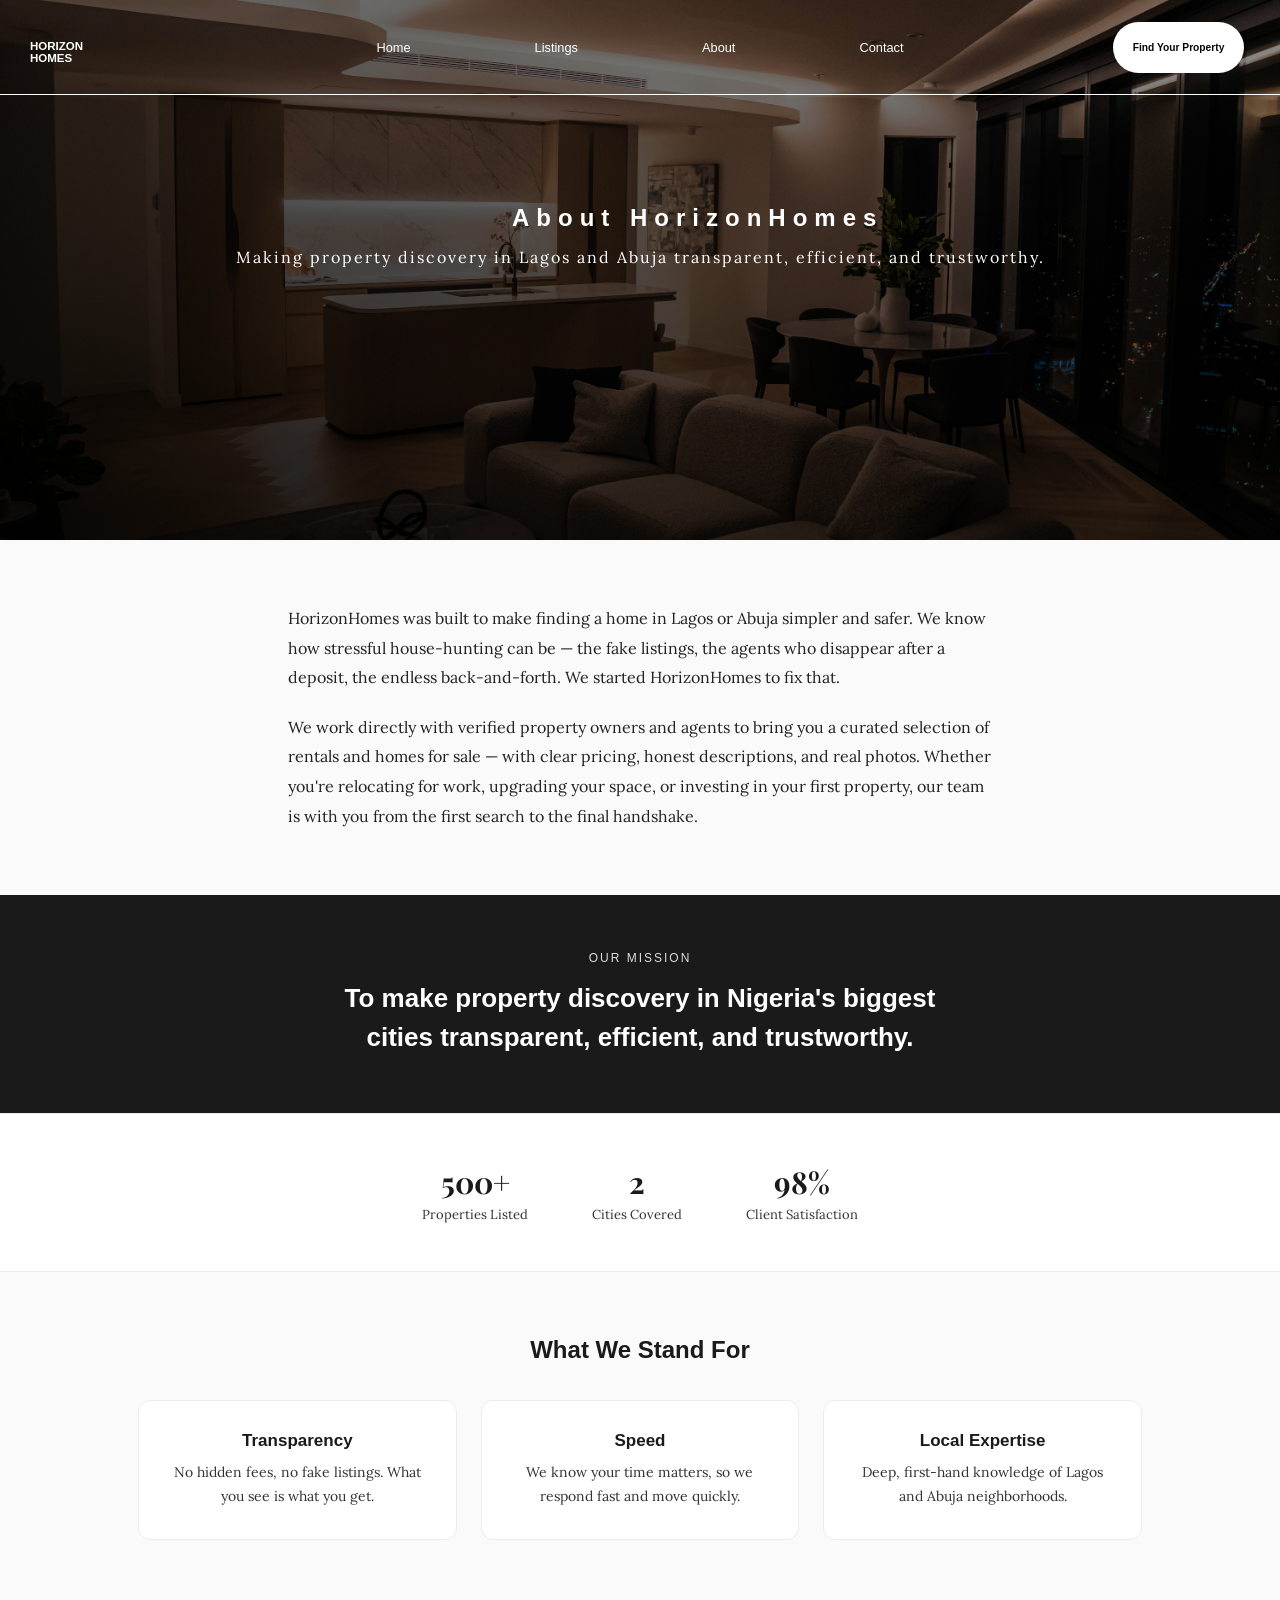
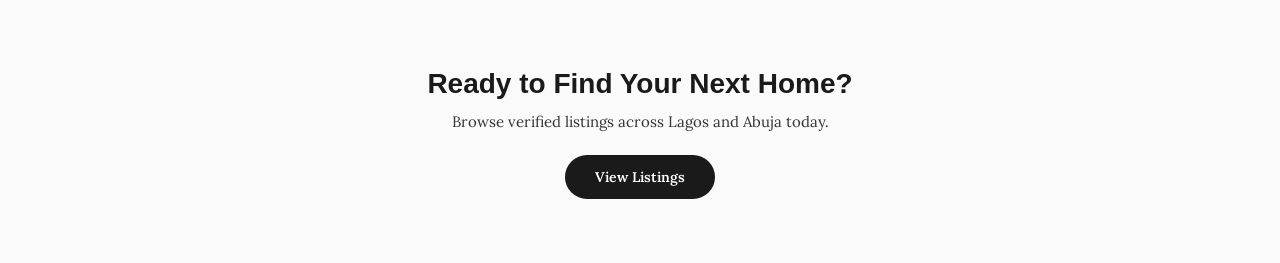
==== about.html @ be81e922 "Rename About.html to about.html" ====
<!DOCTYPE html>
<html lang="en">
<head>
<meta charset="UTF-8">
<meta name="viewport" content="width=device-width, initial-scale=1.0">
<title>HorizonHomes — About</title>
<!-- <link rel="preconnect" href="https://fonts.googleapis.com">
<link rel="preconnect" href="https://fonts.gstatic.com" crossorigin> -->
<link rel="stylesheet" href="./css/about.css">
<link href="https://fonts.googleapis.com/css2?family=Playfair+Display:wght@600;700&family=Lora:wght@400;500;600&display=swap" rel="stylesheet">

  
  



</head>
<body>

  <!-- NAVBAR -->

    <span>
   <i class="totop" id="totop">top</i>
</span>

    <section class="hero">
        <nav class="navbar">
            <h4 class="logo">HORIZON <br>
                HOMES
            </h4>
            <ul class="nav-links">
                <li><a href="./homepage.html">Home</a></li>
                <li><a href="./listing.html">Listings</a></li>
                <li><a href="./About.html">About</a></li>
                <li><a href="./contact.html">Contact</a></li>
            </ul>
            <button class="cta1">
                <h4>Find Your Property</h4>
            </button>
        </nav>

        <div class="hero-header">
            <h1 class="hero-txt">
               About HorizonHomes
            </h1>
            <p>Making property discovery in Lagos and Abuja transparent, efficient, and trustworthy.</p>
          </div>
    </section>

  <!-- STORY -->
  <section class="story-section">
    <p>HorizonHomes was built to make finding a home in Lagos or Abuja simpler and safer. We know how stressful house-hunting can be — the fake listings, the agents who disappear after a deposit, the endless back-and-forth. We started HorizonHomes to fix that.</p>
    <p>We work directly with verified property owners and agents to bring you a curated selection of rentals and homes for sale — with clear pricing, honest descriptions, and real photos. Whether you're relocating for work, upgrading your space, or investing in your first property, our team is with you from the first search to the final handshake.</p>
  </section>

  <!-- MISSION -->
  <section class="mission-band">
    <span>Our Mission</span>
    <h2>To make property discovery in Nigeria's biggest cities transparent, efficient, and trustworthy.</h2>
  </section>

  <!-- STATS -->
  <div class="stats-bar">
    <div class="stat">
      <div class="number">500+</div>
      <div class="label">Properties Listed</div>
    </div>
    <div class="stat">
      <div class="number">2</div>
      <div class="label">Cities Covered</div>
    </div>
    <div class="stat">
      <div class="number">98%</div>
      <div class="label">Client Satisfaction</div>
    </div>
  </div>

  <!-- VALUES -->
  <section class="values-section">
    <h3>What We Stand For</h3>
    <div class="values-grid">

      <div class="value-card">
        <h4>Transparency</h4>
        <p>No hidden fees, no fake listings. What you see is what you get.</p>
      </div>

      <div class="value-card">
        <h4>Speed</h4>
        <p>We know your time matters, so we respond fast and move quickly.</p>
      </div>

      <div class="value-card">
        <h4>Local Expertise</h4>
        <p>Deep, first-hand knowledge of Lagos and Abuja neighborhoods.</p>
      </div>

    </div>
  </section>

  <!-- CTA -->
  <section class="about-cta">
    <h2>Ready to Find Your Next Home?</h2>
    <p>Browse verified listings across Lagos and Abuja today.</p>
    <button class="cta-btn">View Listings</button>
  </section>

</body>
</html>
---- css/about.css ----
* {
    box-sizing: border-box;
    margin: 0;
    padding: 0;
    font-family: 'Lora', serif;
  }

  body {
    background: #fafafa;

  }

  h1, h2, h3, h4 {
    font-family: 'Gill Sans', 'Gill Sans MT', Calibri, 'Trebuchet MS', sans-serif;
  }



.hero {
    background-image: linear-gradient(200deg, rgba(0, 0, 0, 0.3), rgba(0, 0, 0, 0.9)), url("../img/christian-DS9Xc7AWmwQ-unsplash.jpg");
    background-repeat: no-repeat;
    background-size: cover;
    background-position: center;
    height: 60vh;
}

.hero-txt {
    color: white;
    align-items: center;
    padding-top: 8.5%;
    padding-left: 40%;
    letter-spacing: 7px;
    font-size: 500;
}

.hero-header p {
    color: white;
    text-align: center;
    letter-spacing: 2px;
    margin-top: 15px;
}





.navbar {
    display: flex;
    justify-content: space-around;
    align-items: center;
    padding: 35px;
    position: sticky;
    top: 0;

}

.navbar::after {
    content: " ";
    position: absolute;
    bottom: 0;
    background-color: white;
    width: 100%;
    height: 1px;
}

.logo {
    color: white;
    position: absolute;
    left: 0;
    top: 0;
    padding-top: 40px;
    padding-left: 30px;
    font-size: 0.9vw;
    font-family: 'Gill Sans', 'Gill Sans MT', Calibri, 'Trebuchet MS', sans-serif;
}



/* 1. Move horizontal padding to the LI container */
.navbar ul li {
    list-style: none;
    display: inline-block;
    text-decoration: none;
    color: white;
    padding: 0 30px; /* Add your left/right spacing here instead */
}

/* 2. Keep the A tag tight around the text */
.navbar ul li a {
    font-size: 0.9vw;
    font-family: 'Gill Sans', 'Gill Sans MT', Calibri, 'Trebuchet MS', sans-serif;
    font-style: normal;
    align-items: center;
    align-content: center;
    font-size: 1vw;
    list-style: none;
    text-decoration: none;
    color: white;
    padding-left: 40px;
    position: relative;
    display: inline-block;
    padding: 5px 30px; /* ONLY vertical padding here, ZERO horizontal padding */
    text-decoration: none;
}

/* 3. The line will now center perfectly */
.navbar ul li a::after {
    content: '';
    position: absolute;
    height: 2px;
    background-color: white;
    width: 0;

    /* Critical positioning properties */
    bottom: 0;
    left: 50%;
    transform: translateX(-50%);

    transition: width 0.4s ease;
}

.navbar ul li a:hover::after {
    width: 60%;
}

.cta1 {
    position: absolute;
    right: 2%;
    padding: 20px;
    border-radius: 30px;
    color: rgb(7, 7, 7);
    background-color: white;
    border: none;
    font-size: 0.8vw;
    font-family: 'Gill Sans', 'Gill Sans MT', Calibri, 'Trebuchet MS', sans-serif;
    margin: 10px;
}

.cta1:hover{
 cursor: pointer;
}

.cta1 h4 {
    font-style: normal;
}

/* ENDS HERE */


/* STORY SECTION */
  .story-section {
    max-width: 800px;
    margin: 0 auto;
    padding: 64px 48px;
    font-family: 'Gill Sans', 'Gill Sans MT', Calibri, 'Trebuchet MS', sans-serif;
  }

  .story-section p {
    font-size: 16px;
    line-height: 1.85;
    color: #222;
    margin-bottom: 20px;
  }

  .story-section p:last-child {
    margin-bottom: 0;
  }

  /* MISSION BAND */
  .mission-band {
    background: #1a1a1a;
    color: #fff;
    text-align: center;
    padding: 56px 24px;
    position: relative;
    font-family: 'Gill Sans', 'Gill Sans MT', Calibri, 'Trebuchet MS', sans-serif;
  }

  .mission-band span {
    display: block;
    font-family: 'Gill Sans', 'Gill Sans MT', Calibri, 'Trebuchet MS', sans-serif;
    font-size: 12px;
    letter-spacing: 2px;
    text-transform: uppercase;
    opacity: 0.85;
    margin-bottom: 14px;
  }

  .mission-band h2 {
    font-size: 26px;
    font-weight: 600;
    max-width: 640px;
    margin: 0 auto;
    line-height: 1.5;
  }

  /* STATS BAR */
  .stats-bar {
    display: flex;
    justify-content: center;
    gap: 64px;
    padding: 48px 24px;
    background: #fff;
    border-top: 1px solid #ececec;
    border-bottom: 1px solid #ececec;
    font-family: 'Gill Sans', 'Gill Sans MT', Calibri, 'Trebuchet MS', sans-serif;
  }

  .stat {
    text-align: center;
  }

  .stat .number {
    font-family: 'Playfair Display', serif;
    font-size: 30px;
    font-weight: 700;
    color: #1a1a1a;
  }

  .stat .label {
    font-size: 13px;
    color: #333;
    margin-top: 4px;
  }

  /* VALUES GRID */
  .values-section {
    max-width: 1100px;
    margin: 0 auto;
    padding: 64px 48px;
    font-family: 'Gill Sans', 'Gill Sans MT', Calibri, 'Trebuchet MS', sans-serif;
  }

  .values-section h3 {
    font-size: 24px;
    font-weight: 600;
    margin-bottom: 36px;
    color: #1a1a1a;
    text-align: center;
  }

  .values-grid {
    display: grid;
    grid-template-columns: repeat(3, 1fr);
    gap: 24px;
  }

  .value-card {
    background: #fff;
    border: 1px solid #ececec;
    border-radius: 12px;
    padding: 30px 24px;
    text-align: center;
  }

  .value-card h4 {
    font-size: 17px;
    font-weight: 600;
    margin-bottom: 10px;
    color: #1a1a1a;
  }

  .value-card p {
    font-size: 14px;
    line-height: 1.7;
    color: #333;
  }

  /* BOTTOM CTA */
  .about-cta {
    text-align: center;
    padding: 64px 24px;
    font-family: 'Gill Sans', 'Gill Sans MT', Calibri, 'Trebuchet MS', sans-serif;
  }

  .about-cta h2 {
    font-size: 28px;
    margin-bottom: 12px;
    color: #1a1a1a;
  }

  .about-cta p {
    font-size: 15px;
    color: #333;
    margin-bottom: 24px;
  }

  .cta-btn {
    background: #1a1a1a;
    color: #fff;
    border: none;
    padding: 13px 30px;
    border-radius: 30px;
    font-family: 'Lora', serif;
    font-weight: 600;
    font-size: 14px;
    cursor: pointer;
  }

  /* MOBILE */
  @media (max-width: 768px) {
    .navbar {
      padding: 16px 20px;
    }
    .nav-links {
      display: none;
    }
    .hero-overlay h1 {
      font-size: 30px;
    }
    .story-section,
    .values-section {
      padding: 40px 20px;
    }
    .values-grid {
      grid-template-columns: 1fr;
    }
    .stats-bar {
      flex-wrap: wrap;
      gap: 32px;
    }
  }




/* totop */
.totop{
            background-color: rgb(8, 8, 8);
            color: rgb(250, 249, 249);
            border-radius: 50% 50% 0% 0%;
            padding: 20px;
            position: fixed;
            bottom: 0%;
            right: 0%;
            cursor: pointer;
            opacity: 0;
            scroll-behavior: smooth;
            transition: 0.5s;
        }
        .totop.active{
            opacity: 1;
        }

/* ENDS HERE */
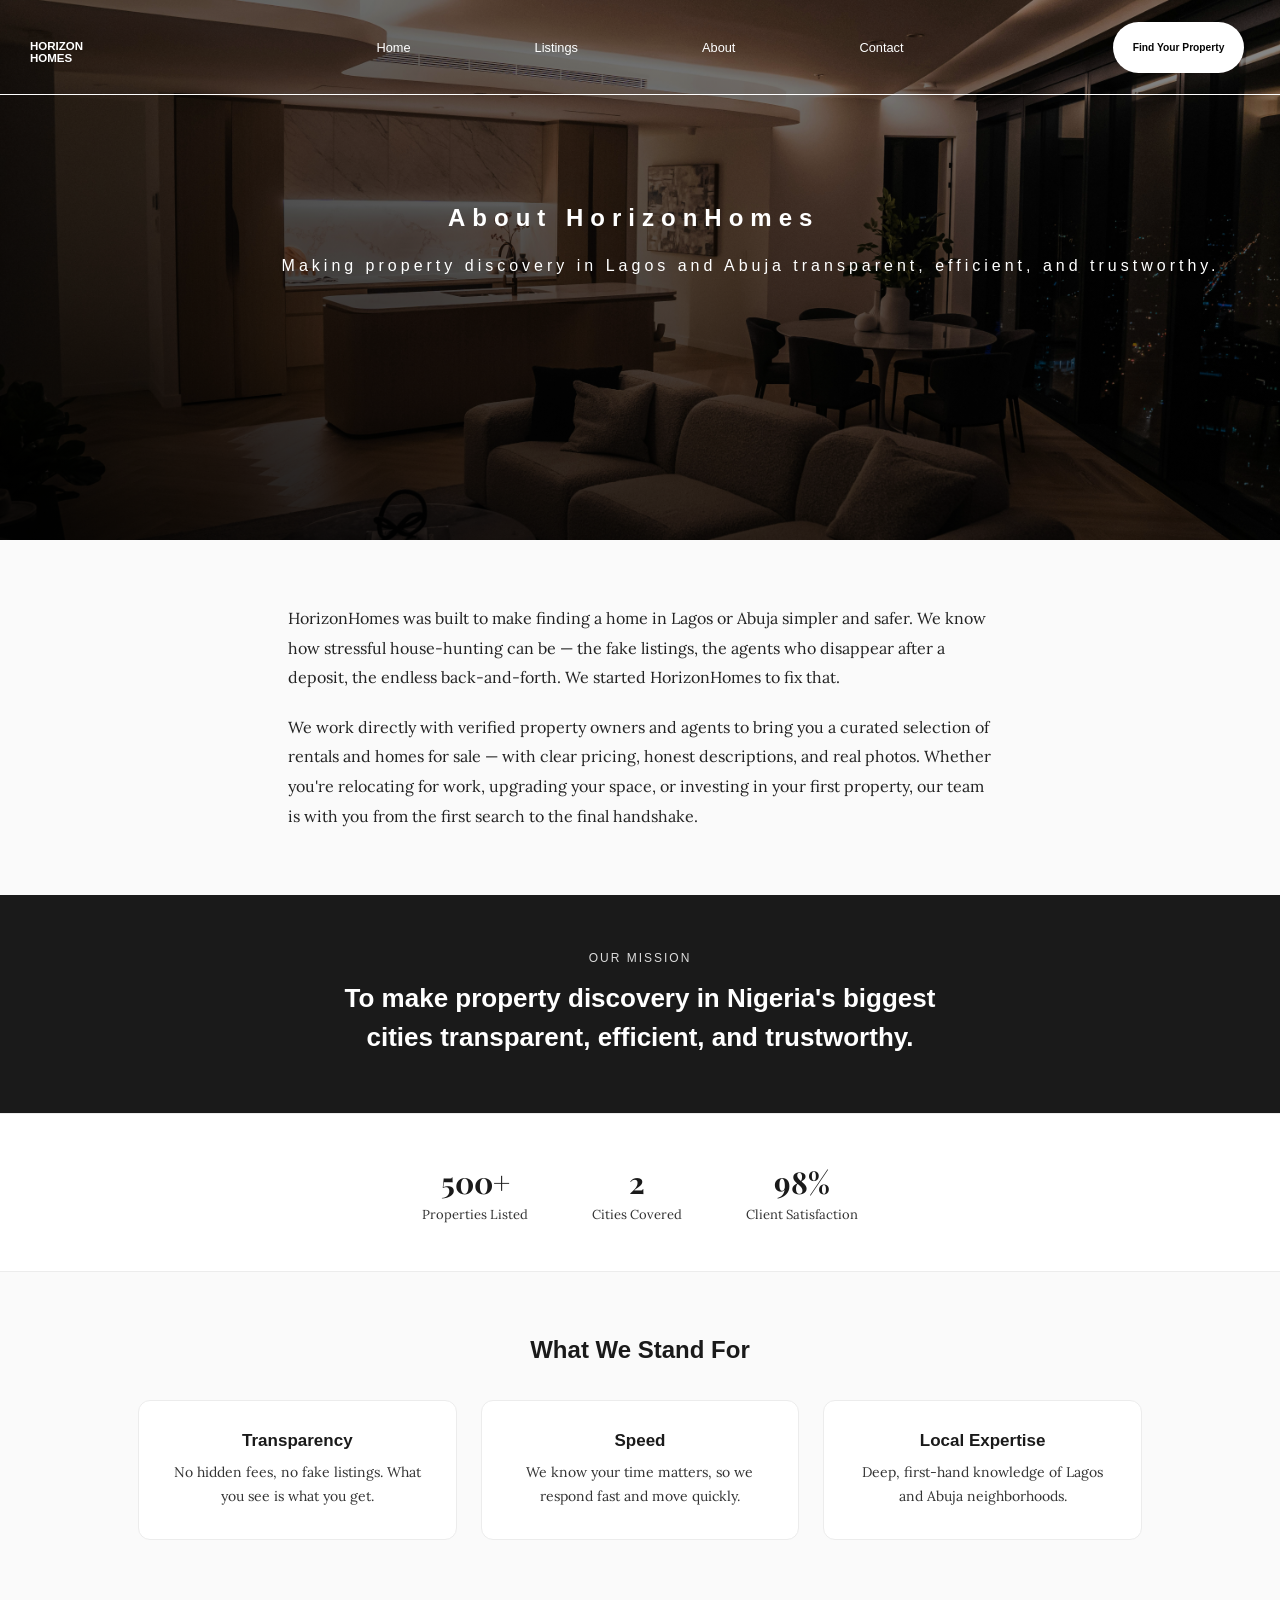
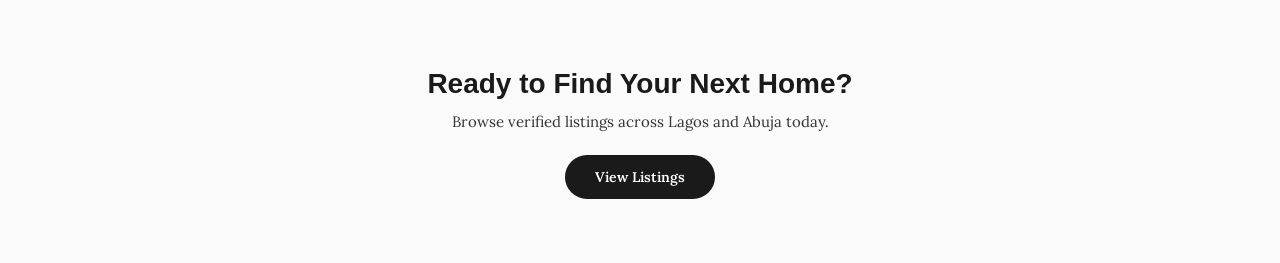
==== commit 1b230407: "Made all pages responsive" ====
--- a/about.html
+++ b/about.html
@@ -8,12 +8,6 @@
 <link rel="preconnect" href="https://fonts.gstatic.com" crossorigin> -->
 <link rel="stylesheet" href="./css/about.css">
 <link href="https://fonts.googleapis.com/css2?family=Playfair+Display:wght@600;700&family=Lora:wght@400;500;600&display=swap" rel="stylesheet">
-
-  
-  
-
-
-
 </head>
 <body>
 
@@ -29,7 +23,7 @@
                 HOMES
             </h4>
             <ul class="nav-links">
-                <li><a href="./homepage.html">Home</a></li>
+                <li><a href="./index.html">Home</a></li>
                 <li><a href="./listing.html">Listings</a></li>
                 <li><a href="./About.html">About</a></li>
                 <li><a href="./contact.html">Contact</a></li>
@@ -105,5 +99,6 @@
     <button class="cta-btn">View Listings</button>
   </section>
 
+  <script src="./js/about.js"></script>
 </body>
 </html>
--- a/css/about.css
+++ b/css/about.css
@@ -24,21 +24,28 @@
     height: 60vh;
 }
 
-.hero-txt {
+.hero-txt{
+    
     color: white;
     align-items: center;
     padding-top: 8.5%;
-    padding-left: 40%;
+    padding-left: 35%;
     letter-spacing: 7px;
-    font-size: 500;
-}
-
-.hero-header p {
+    font-size: 100;
+    font-family: 'Gill Sans', 'Gill Sans MT', Calibri, 'Trebuchet MS', sans-serif;
+
+}
+
+.hero-header p{
     color: white;
-    text-align: center;
-    letter-spacing: 2px;
-    margin-top: 15px;
-}
+    align-items: center;
+    padding-top: 2%;
+    padding-left: 22%;
+    letter-spacing: 4px;
+    font-family: 'Gill Sans', 'Gill Sans MT', Calibri, 'Trebuchet MS', sans-serif; 
+  }
+/* ENDS HERE */
+
 
 
 
@@ -320,6 +327,124 @@
       gap: 32px;
     }
   }
+
+  /* ========== Large Tablets ========== */
+@media (max-width: 992px){
+
+    .container{
+        width: 95%;
+    }
+
+    .hero{
+        flex-direction: column;
+        text-align: center;
+        gap: 2rem;
+    }
+
+    .hero-content,
+    .hero-image{
+        width: 100%;
+    }
+
+    .grid{
+        grid-template-columns: repeat(2,1fr);
+        gap: 20px;
+    }
+
+    nav ul{
+        gap: 15px;
+    }
+}
+
+/* ========== Tablets ========== */
+@media (max-width: 768px){
+
+    h1{
+        font-size: 2rem;
+    }
+
+    h2{
+        font-size: 1.6rem;
+    }
+
+    p{
+        font-size: 15px;
+    }
+
+    nav{
+        flex-direction: column;
+        align-items: center;
+        padding: 15px 0;
+    }
+
+    nav ul{
+        flex-direction: column;
+        width: 100%;
+        text-align: center;
+        gap: 12px;
+        margin-top: 15px;
+    }
+
+    .grid{
+        grid-template-columns: 1fr;
+    }
+
+    .cards{
+        grid-template-columns: 1fr;
+    }
+
+    .section{
+        padding: 60px 20px;
+    }
+
+    .btn{
+        width: 100%;
+        text-align: center;
+    }
+}
+
+/* ========== Mobile Phones ========== */
+@media (max-width: 480px){
+
+    .container{
+        width: 92%;
+    }
+
+    h1{
+        font-size: 1.7rem;
+    }
+
+    h2{
+        font-size: 1.3rem;
+    }
+
+    h3{
+        font-size: 1.1rem;
+    }
+
+    p{
+        font-size: 14px;
+        line-height: 1.7;
+    }
+
+    .hero{
+        padding: 50px 0;
+    }
+
+    .card{
+        padding: 18px;
+    }
+
+    input,
+    textarea,
+    button{
+        width: 100%;
+    }
+
+    footer{
+        text-align: center;
+    }
+}
 
 
 
